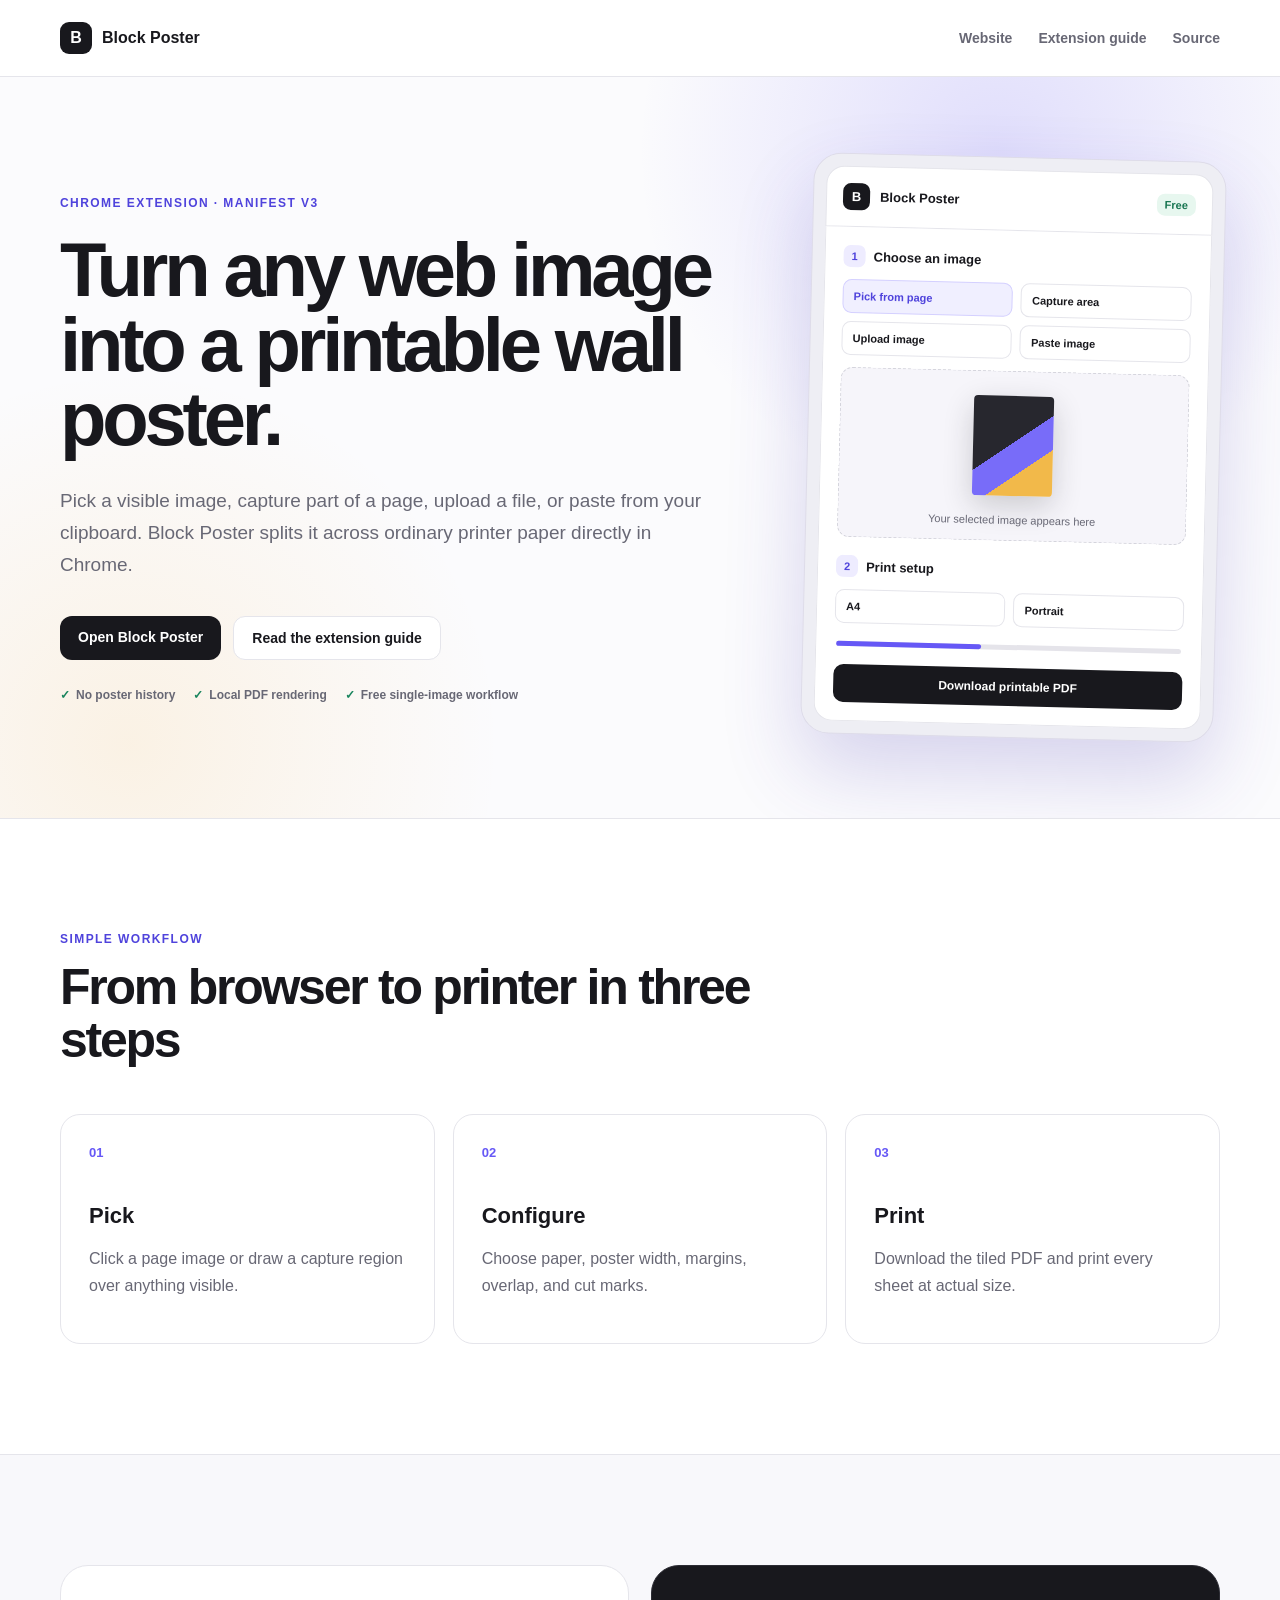
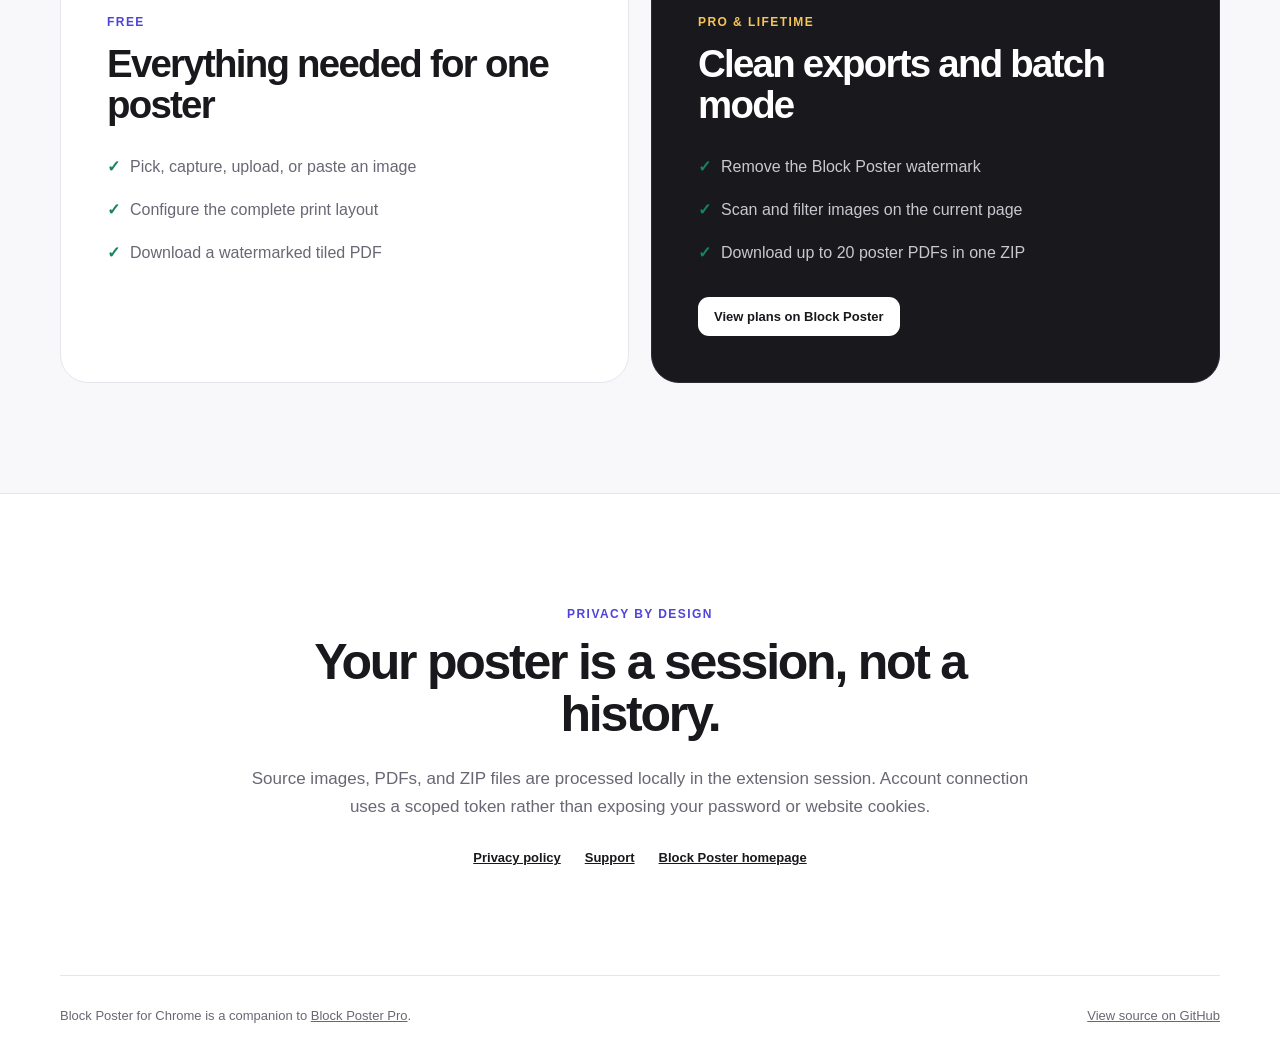
==== docs/index.html @ 2d01bf02 "Initial Block Poster Chrome extension" ====
<!doctype html>
<html lang="en">
  <head>
    <meta charset="UTF-8" />
    <meta name="viewport" content="width=device-width, initial-scale=1" />
    <title>Block Poster for Chrome</title>
    <meta
      name="description"
      content="Pick an image or capture part of a web page, then turn it into a printable tiled poster PDF with Block Poster for Chrome."
    />
    <meta name="theme-color" content="#17171c" />
    <meta property="og:title" content="Block Poster for Chrome" />
    <meta
      property="og:description"
      content="Turn images from any web page into printable tiled poster PDFs."
    />
    <meta property="og:type" content="website" />
    <meta
      property="og:url"
      content="https://felixliu0806.github.io/block-poster-chrome-extension/"
    />
    <link rel="icon" href="https://blockposter.pro/favicon.svg" />
    <link rel="stylesheet" href="./styles.css" />
  </head>
  <body>
    <header class="site-header">
      <a class="brand" href="https://blockposter.pro/" rel="home">
        <span class="brand-mark">B</span>
        <span>Block Poster</span>
      </a>
      <nav aria-label="Main navigation">
        <a href="https://blockposter.pro/">Website</a>
        <a href="https://blockposter.pro/block-poster-chrome-extension"
          >Extension guide</a
        >
        <a href="https://github.com/felixliu0806/block-poster-chrome-extension"
          >Source</a
        >
      </nav>
    </header>

    <main>
      <section class="hero">
        <div class="hero-copy">
          <span class="eyebrow">Chrome extension · Manifest V3</span>
          <h1>Turn any web image into a printable wall poster.</h1>
          <p>
            Pick a visible image, capture part of a page, upload a file, or
            paste from your clipboard. Block Poster splits it across ordinary
            printer paper directly in Chrome.
          </p>
          <div class="hero-actions">
            <a class="button primary" href="https://blockposter.pro/"
              >Open Block Poster</a
            >
            <a
              class="button secondary"
              href="https://blockposter.pro/block-poster-chrome-extension"
              >Read the extension guide</a
            >
          </div>
          <div class="trust-row">
            <span>No poster history</span>
            <span>Local PDF rendering</span>
            <span>Free single-image workflow</span>
          </div>
        </div>

        <div class="panel-shell" aria-label="Block Poster side panel preview">
          <div class="panel-top">
            <span class="mini-brand"><b>B</b> Block Poster</span>
            <span class="plan">Free</span>
          </div>
          <div class="panel-content">
            <div class="panel-heading"><b>1</b> Choose an image</div>
            <div class="action-grid">
              <span class="active">Pick from page</span>
              <span>Capture area</span>
              <span>Upload image</span>
              <span>Paste image</span>
            </div>
            <div class="preview">
              <div class="poster-shape"></div>
              <p>Your selected image appears here</p>
            </div>
            <div class="panel-heading"><b>2</b> Print setup</div>
            <div class="settings-row"><span>A4</span><span>Portrait</span></div>
            <div class="range"><i></i></div>
            <div class="download">Download printable PDF</div>
          </div>
        </div>
      </section>

      <section class="workflow" aria-labelledby="workflow-title">
        <span class="section-label">Simple workflow</span>
        <h2 id="workflow-title">From browser to printer in three steps</h2>
        <div class="cards">
          <article>
            <span>01</span>
            <h3>Pick</h3>
            <p>Click a page image or draw a capture region over anything visible.</p>
          </article>
          <article>
            <span>02</span>
            <h3>Configure</h3>
            <p>Choose paper, poster width, margins, overlap, and cut marks.</p>
          </article>
          <article>
            <span>03</span>
            <h3>Print</h3>
            <p>Download the tiled PDF and print every sheet at actual size.</p>
          </article>
        </div>
      </section>

      <section class="plans" aria-labelledby="plans-title">
        <div>
          <span class="section-label">Free</span>
          <h2 id="plans-title">Everything needed for one poster</h2>
          <ul>
            <li>Pick, capture, upload, or paste an image</li>
            <li>Configure the complete print layout</li>
            <li>Download a watermarked tiled PDF</li>
          </ul>
        </div>
        <div class="pro-card">
          <span class="section-label gold">Pro & Lifetime</span>
          <h2>Clean exports and batch mode</h2>
          <ul>
            <li>Remove the Block Poster watermark</li>
            <li>Scan and filter images on the current page</li>
            <li>Download up to 20 poster PDFs in one ZIP</li>
          </ul>
          <a href="https://blockposter.pro/pricing">View plans on Block Poster</a>
        </div>
      </section>

      <section class="privacy">
        <span class="section-label">Privacy by design</span>
        <h2>Your poster is a session, not a history.</h2>
        <p>
          Source images, PDFs, and ZIP files are processed locally in the
          extension session. Account connection uses a scoped token rather than
          exposing your password or website cookies.
        </p>
        <div>
          <a href="https://blockposter.pro/privacy-policy">Privacy policy</a>
          <a href="https://blockposter.pro/support">Support</a>
          <a href="https://blockposter.pro/">Block Poster homepage</a>
        </div>
      </section>
    </main>

    <footer>
      <p>
        Block Poster for Chrome is a companion to
        <a href="https://blockposter.pro/">Block Poster Pro</a>.
      </p>
      <a href="https://github.com/felixliu0806/block-poster-chrome-extension"
        >View source on GitHub</a
      >
    </footer>
  </body>
</html>
---- docs/styles.css ----
:root {
  --ink: #18181d;
  --muted: #686875;
  --line: #e5e5eb;
  --paper: #ffffff;
  --soft: #f6f5fa;
  --violet: #6658f6;
  --violet-dark: #4f43dc;
  color-scheme: light;
  font-family:
    Inter, ui-sans-serif, -apple-system, BlinkMacSystemFont, "Segoe UI",
    sans-serif;
}

* {
  box-sizing: border-box;
}

html {
  scroll-behavior: smooth;
}

body {
  margin: 0;
  background: var(--paper);
  color: var(--ink);
}

a {
  color: inherit;
}

.site-header {
  display: flex;
  align-items: center;
  justify-content: space-between;
  width: min(1160px, calc(100% - 40px));
  height: 76px;
  margin: auto;
}

.brand,
.mini-brand {
  display: flex;
  align-items: center;
  gap: 10px;
  font-weight: 800;
  text-decoration: none;
}

.brand-mark,
.mini-brand b {
  display: grid;
  place-items: center;
  width: 32px;
  height: 32px;
  border-radius: 9px;
  background: var(--ink);
  color: #fff;
}

nav {
  display: flex;
  gap: 26px;
  color: var(--muted);
  font-size: 14px;
  font-weight: 650;
}

nav a {
  text-decoration: none;
}

nav a:hover,
footer a:hover,
.privacy a:hover {
  color: var(--violet-dark);
}

.hero {
  display: grid;
  grid-template-columns: minmax(0, 1.05fr) minmax(340px, 0.65fr);
  align-items: center;
  gap: 80px;
  min-height: 700px;
  padding: 80px max(20px, calc((100vw - 1160px) / 2));
  overflow: hidden;
  border-block: 1px solid var(--line);
  background:
    radial-gradient(circle at 78% 10%, rgba(102, 88, 246, 0.18), transparent 30%),
    radial-gradient(circle at 10% 90%, rgba(245, 158, 11, 0.1), transparent 28%),
    #fbfbfd;
}

.eyebrow,
.section-label {
  display: inline-block;
  color: var(--violet-dark);
  font-size: 12px;
  font-weight: 850;
  letter-spacing: 0.12em;
  text-transform: uppercase;
}

h1 {
  max-width: 760px;
  margin: 22px 0 0;
  font-size: clamp(44px, 6vw, 76px);
  line-height: 0.98;
  letter-spacing: -0.055em;
}

.hero-copy > p {
  max-width: 670px;
  margin: 28px 0 0;
  color: var(--muted);
  font-size: 19px;
  line-height: 1.7;
}

.hero-actions {
  display: flex;
  flex-wrap: wrap;
  gap: 12px;
  margin-top: 34px;
}

.button {
  padding: 13px 18px;
  border-radius: 12px;
  font-size: 14px;
  font-weight: 800;
  text-decoration: none;
}

.button.primary {
  background: var(--ink);
  color: #fff;
}

.button.secondary {
  border: 1px solid var(--line);
  background: #fff;
}

.trust-row {
  display: flex;
  flex-wrap: wrap;
  gap: 18px;
  margin-top: 28px;
  color: var(--muted);
  font-size: 12px;
  font-weight: 700;
}

.trust-row span::before {
  content: "✓";
  margin-right: 6px;
  color: #18845c;
}

.panel-shell {
  padding: 12px;
  border: 1px solid #dedce9;
  border-radius: 28px;
  background: #eeeef4;
  box-shadow: 0 36px 80px rgba(72, 57, 174, 0.2);
  transform: rotate(1.4deg);
}

.panel-shell > div {
  background: #fff;
}

.panel-top {
  display: flex;
  align-items: center;
  justify-content: space-between;
  padding: 16px;
  border: 1px solid var(--line);
  border-radius: 18px 18px 0 0;
}

.mini-brand {
  font-size: 13px;
}

.mini-brand b {
  width: 27px;
  height: 27px;
  border-radius: 8px;
}

.plan {
  padding: 5px 8px;
  border-radius: 8px;
  background: #e7f7ef;
  color: #197652;
  font-size: 11px;
  font-weight: 800;
}

.panel-content {
  padding: 18px;
  border: 1px solid var(--line);
  border-top: 0;
  border-radius: 0 0 18px 18px;
}

.panel-heading {
  display: flex;
  align-items: center;
  gap: 8px;
  margin-bottom: 12px;
  font-size: 13px;
  font-weight: 800;
}

.panel-heading b {
  display: grid;
  place-items: center;
  width: 22px;
  height: 22px;
  border-radius: 7px;
  background: #eeecff;
  color: var(--violet-dark);
  font-size: 11px;
}

.action-grid,
.settings-row {
  display: grid;
  grid-template-columns: 1fr 1fr;
  gap: 8px;
}

.action-grid span,
.settings-row span {
  padding: 10px;
  border: 1px solid var(--line);
  border-radius: 9px;
  font-size: 11px;
  font-weight: 700;
}

.action-grid span.active {
  border-color: #d4d0ff;
  background: #f0efff;
  color: var(--violet-dark);
}

.preview {
  display: grid;
  place-items: center;
  min-height: 170px;
  margin: 12px 0 18px;
  border: 1px dashed #d4d4dc;
  border-radius: 12px;
  background: var(--soft);
  color: var(--muted);
  font-size: 11px;
  text-align: center;
}

.poster-shape {
  width: 80px;
  height: 100px;
  margin-top: 20px;
  border-radius: 4px;
  background: linear-gradient(145deg, #27272e 0 48%, #786cf9 48% 70%, #f2b94a 70%);
  box-shadow: 0 10px 30px rgba(33, 33, 40, 0.2);
}

.range {
  height: 5px;
  margin: 18px 2px;
  border-radius: 5px;
  background: #e5e4ea;
}

.range i {
  display: block;
  width: 42%;
  height: 100%;
  border-radius: inherit;
  background: var(--violet);
}

.download {
  padding: 12px;
  border-radius: 10px;
  background: var(--ink);
  color: #fff;
  font-size: 12px;
  font-weight: 800;
  text-align: center;
}

.workflow,
.plans,
.privacy {
  width: min(1160px, calc(100% - 40px));
  margin: auto;
  padding: 110px 0;
}

h2 {
  max-width: 720px;
  margin: 14px 0 0;
  font-size: clamp(32px, 4vw, 50px);
  line-height: 1.05;
  letter-spacing: -0.045em;
}

.cards {
  display: grid;
  grid-template-columns: repeat(3, 1fr);
  gap: 18px;
  margin-top: 48px;
}

.cards article {
  padding: 28px;
  border: 1px solid var(--line);
  border-radius: 20px;
}

.cards article > span {
  color: var(--violet);
  font-size: 13px;
  font-weight: 900;
}

.cards h3 {
  margin: 42px 0 8px;
  font-size: 22px;
}

.cards p,
.plans li,
.privacy p {
  color: var(--muted);
  line-height: 1.7;
}

.plans {
  display: grid;
  grid-template-columns: 1fr 1fr;
  gap: 22px;
  width: 100%;
  max-width: none;
  padding-inline: max(20px, calc((100vw - 1160px) / 2));
  border-block: 1px solid var(--line);
  background: #f8f8fb;
}

.plans > div {
  padding: 46px;
  border: 1px solid var(--line);
  border-radius: 28px;
  background: #fff;
}

.plans h2 {
  font-size: clamp(28px, 3vw, 40px);
}

.plans ul {
  display: grid;
  gap: 16px;
  margin: 28px 0 0;
  padding: 0;
  list-style: none;
}

.plans li::before {
  content: "✓";
  margin-right: 10px;
  color: #18845c;
  font-weight: 900;
}

.plans .pro-card {
  border-color: #2c2c34;
  background: var(--ink);
  color: #fff;
}

.gold {
  color: #f5c558;
}

.pro-card li {
  color: #c8c8d0;
}

.pro-card a {
  display: inline-block;
  margin-top: 30px;
  padding: 12px 16px;
  border-radius: 11px;
  background: #fff;
  color: var(--ink);
  font-size: 13px;
  font-weight: 850;
  text-decoration: none;
}

.privacy {
  max-width: 800px;
  text-align: center;
}

.privacy h2 {
  margin-inline: auto;
}

.privacy p {
  margin: 24px 0 0;
  font-size: 17px;
}

.privacy div {
  display: flex;
  justify-content: center;
  gap: 24px;
  margin-top: 28px;
  font-size: 13px;
  font-weight: 750;
}

footer {
  display: flex;
  justify-content: space-between;
  gap: 30px;
  width: min(1160px, calc(100% - 40px));
  margin: auto;
  padding: 32px 0;
  border-top: 1px solid var(--line);
  color: var(--muted);
  font-size: 13px;
}

footer p {
  margin: 0;
}

@media (max-width: 820px) {
  nav a:not(:first-child) {
    display: none;
  }

  .hero {
    grid-template-columns: 1fr;
    gap: 54px;
    padding-block: 70px;
  }

  .panel-shell {
    width: min(430px, 100%);
    margin: auto;
    transform: none;
  }

  .cards,
  .plans {
    grid-template-columns: 1fr;
  }

  .workflow,
  .plans,
  .privacy {
    padding-block: 72px;
  }

  .plans > div {
    padding: 30px;
  }
}

@media (max-width: 520px) {
  h1 {
    font-size: 43px;
  }

  .site-header {
    height: 64px;
  }

  .brand {
    font-size: 14px;
  }

  .hero-actions,
  .button {
    width: 100%;
  }

  .button {
    text-align: center;
  }

  .trust-row {
    flex-direction: column;
    gap: 8px;
  }

  .privacy div,
  footer {
    flex-direction: column;
    align-items: center;
    text-align: center;
  }
}
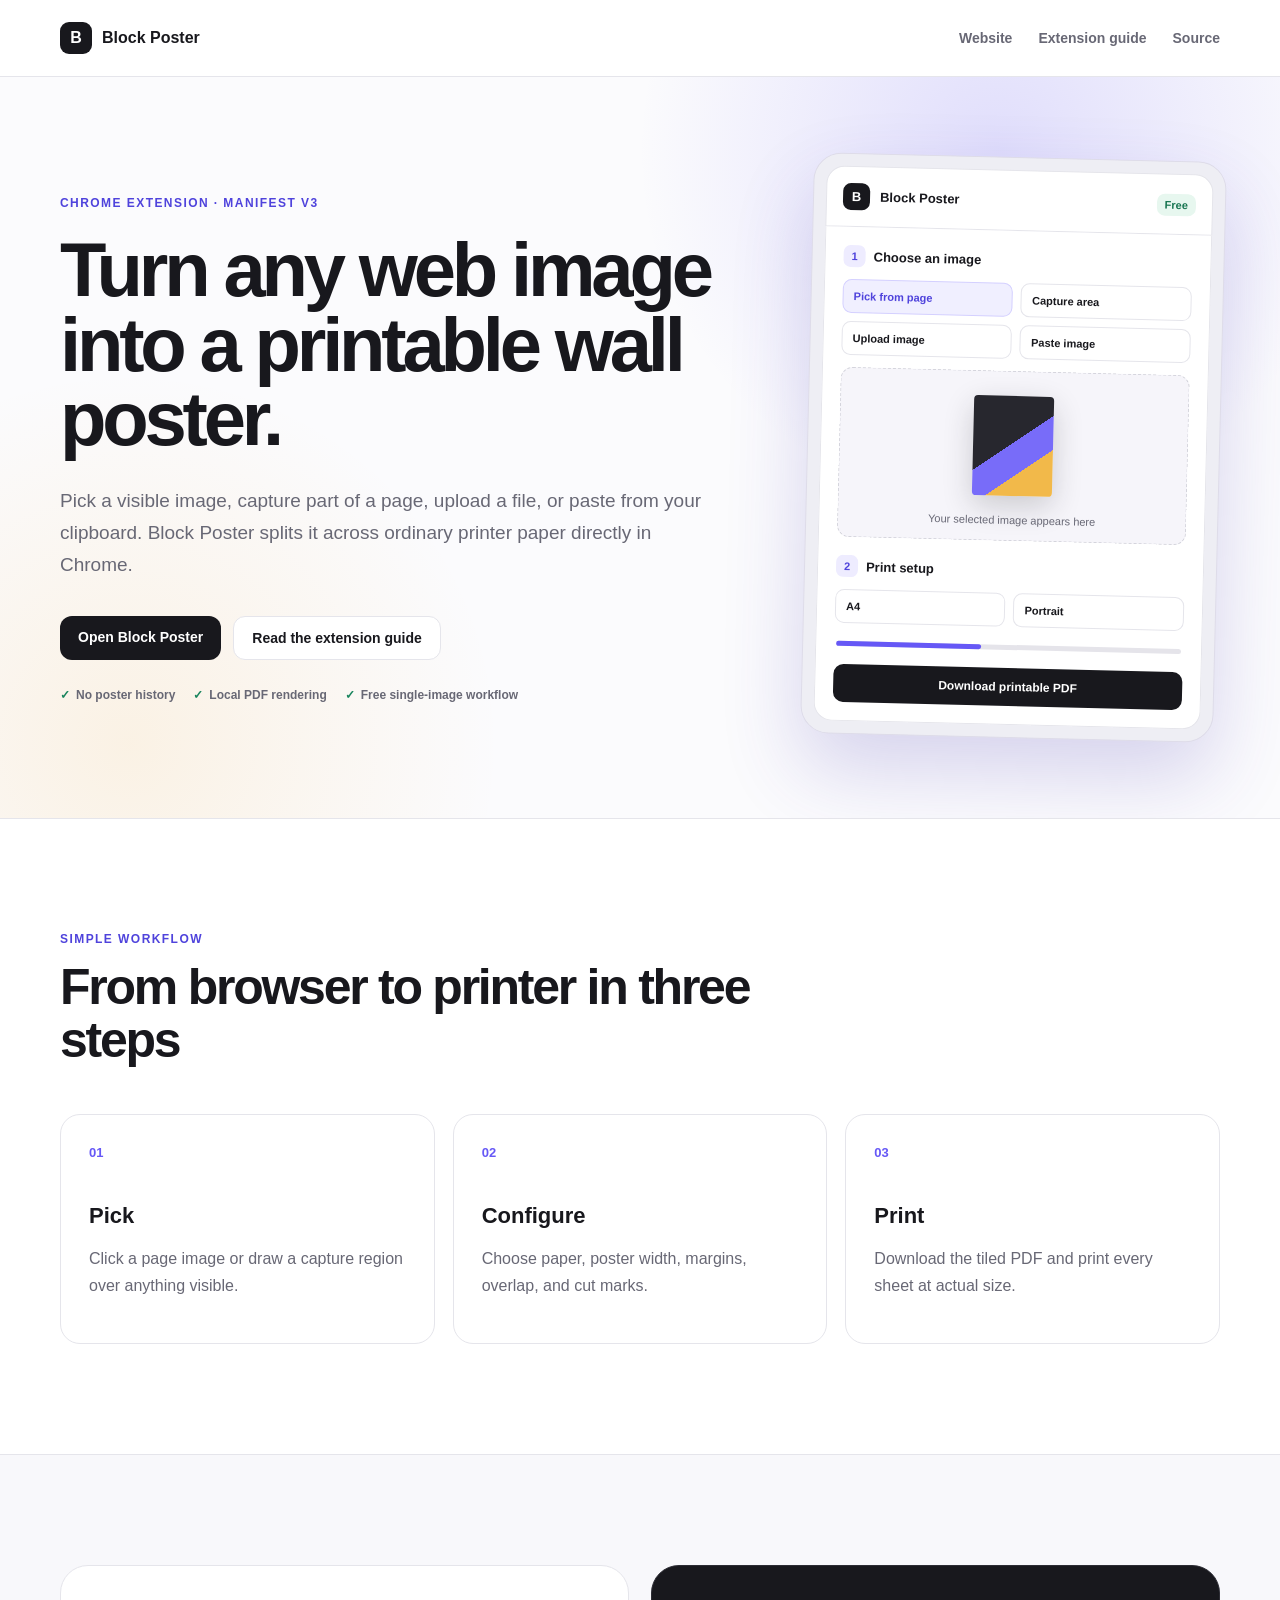
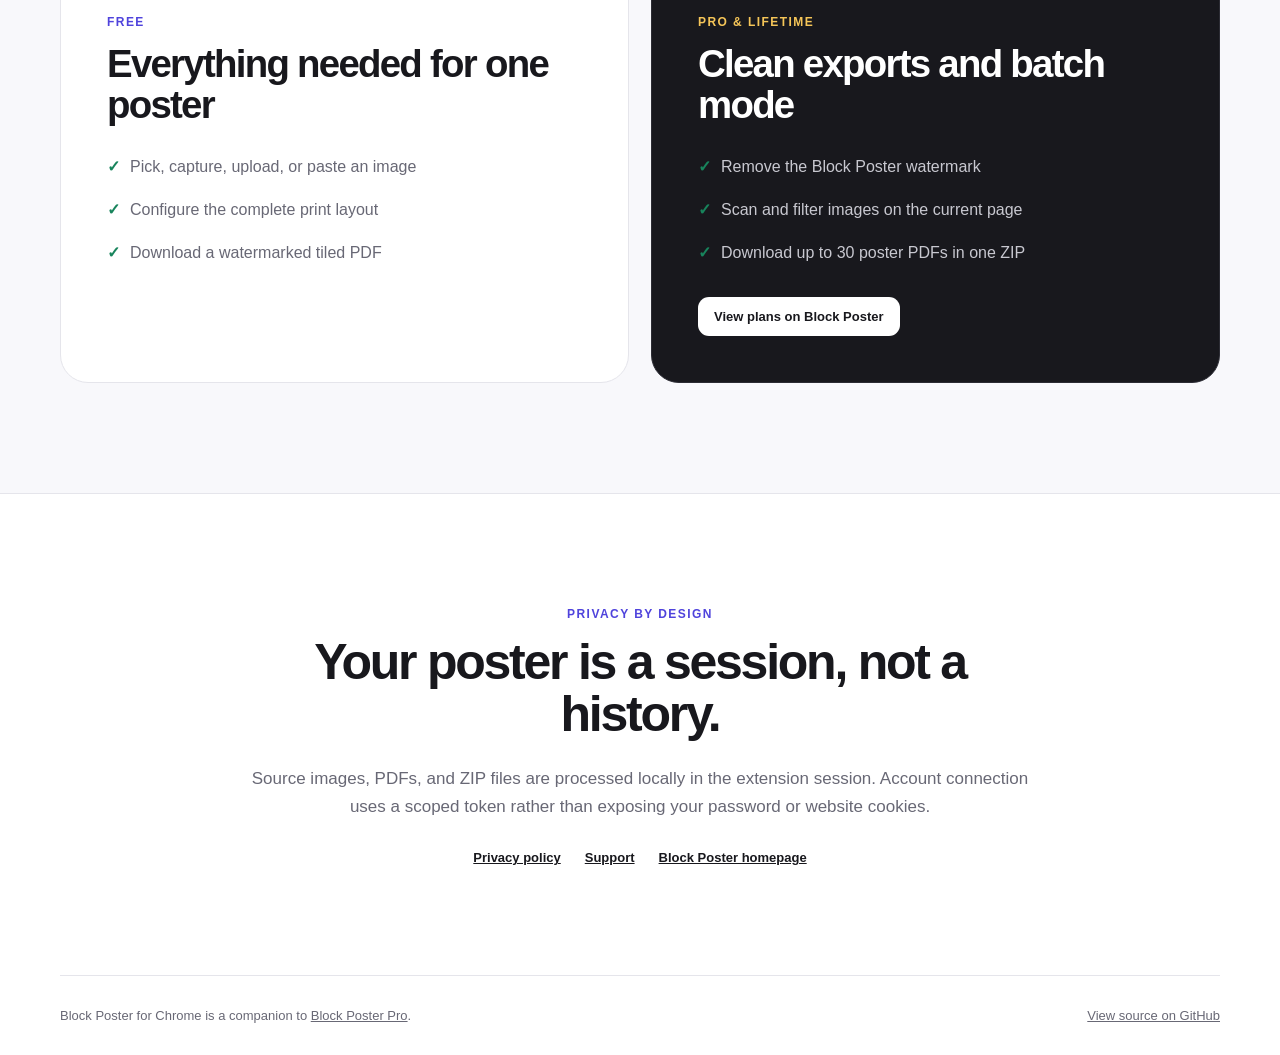
==== commit 3ce4a3c6: "Prepare Chrome Web Store submission" ====
--- a/docs/index.html
+++ b/docs/index.html
@@ -129,7 +129,7 @@
           <ul>
             <li>Remove the Block Poster watermark</li>
             <li>Scan and filter images on the current page</li>
-            <li>Download up to 20 poster PDFs in one ZIP</li>
+            <li>Download up to 30 poster PDFs in one ZIP</li>
           </ul>
           <a href="https://blockposter.pro/pricing">View plans on Block Poster</a>
         </div>
